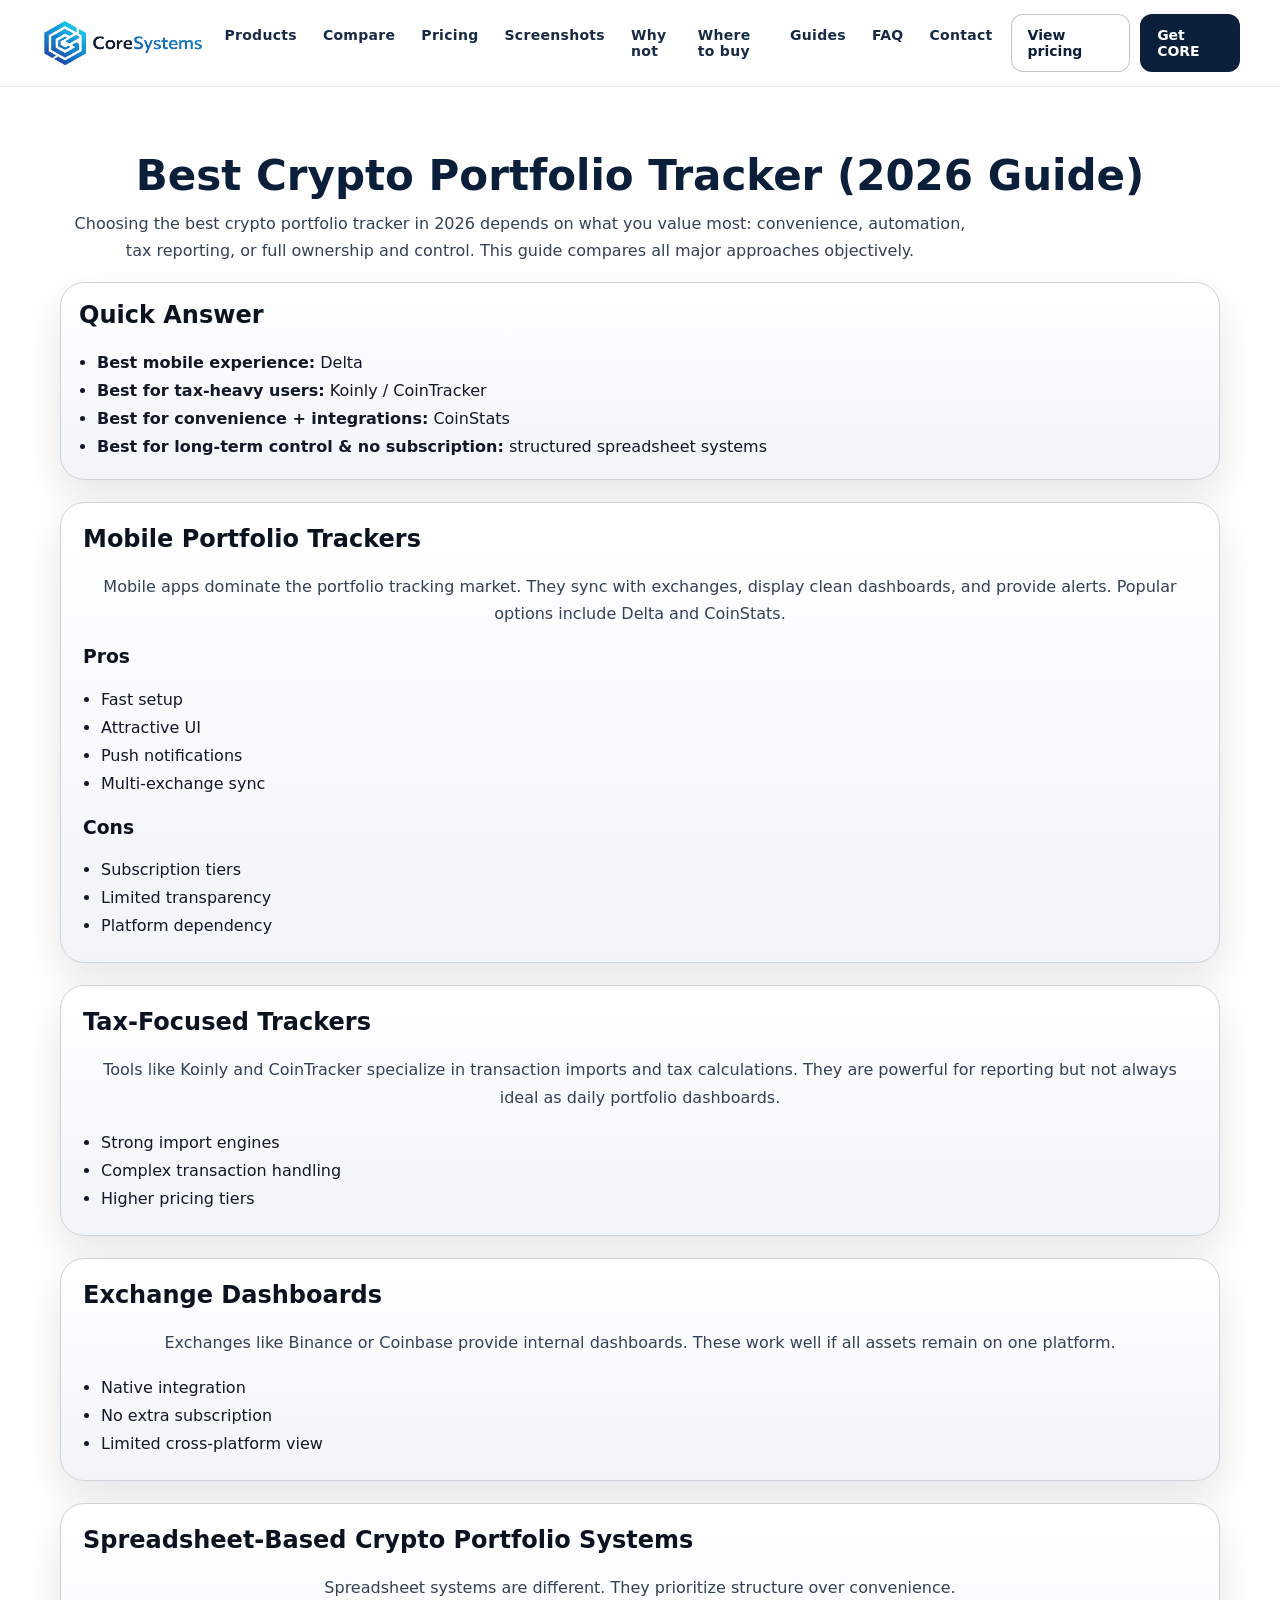
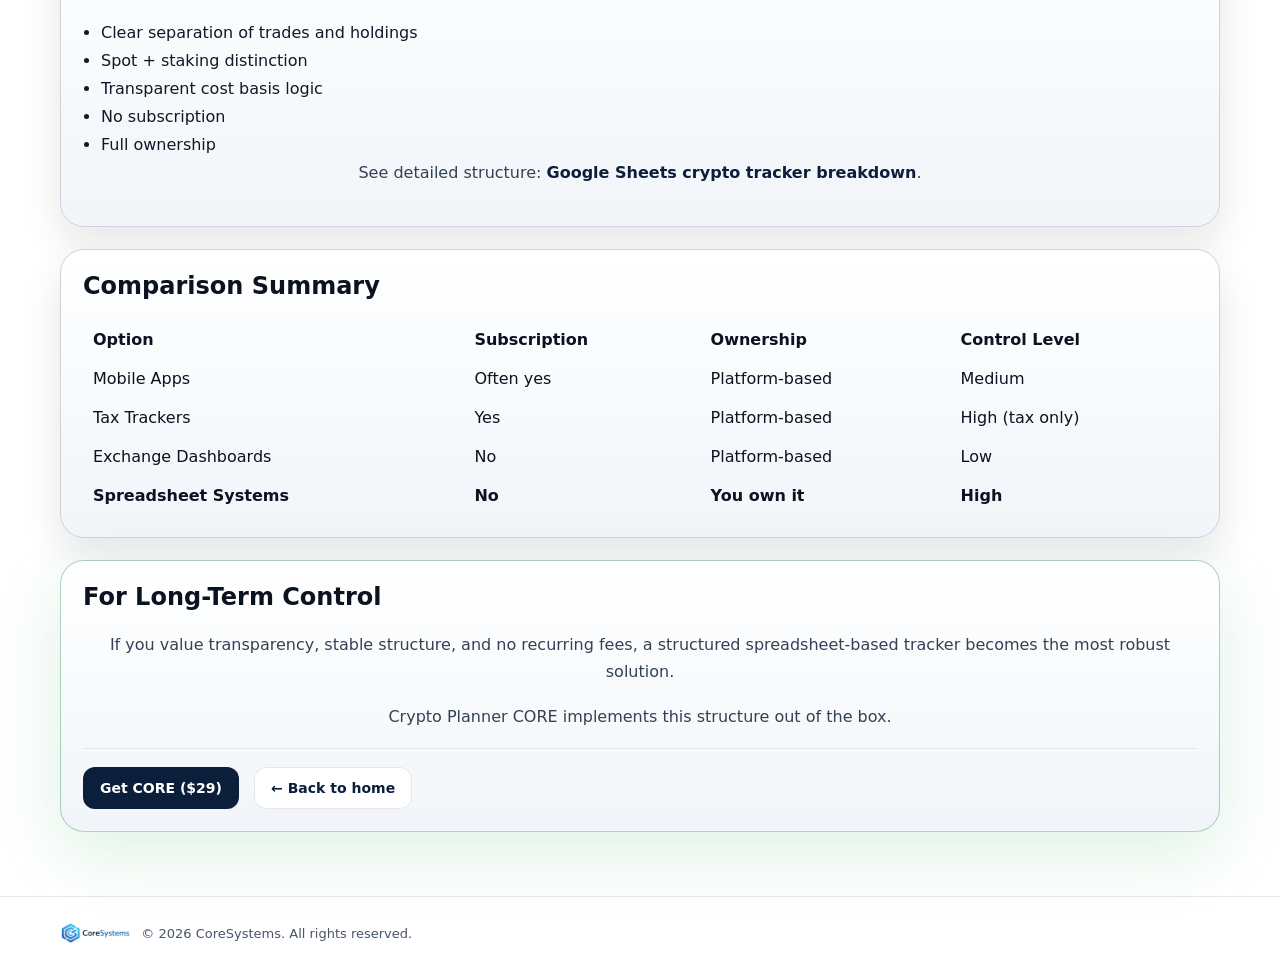
==== best-crypto-portfolio-tracker/index.html @ ecac7ed9 "Add files via upload" ====
<!doctype html>
<html lang="en">
<head>
<meta charset="utf-8"/>
<meta name="viewport" content="width=device-width, initial-scale=1"/>

<title>Best Crypto Portfolio Tracker (2026) — Apps vs Exchanges vs Sheets</title>
<meta name="description" content="Best crypto portfolio tracker in 2026. Compare Delta, CoinStats, Koinly, exchange dashboards and spreadsheet systems. Track spot + staking without subscriptions.">
<link rel="canonical" href="https://www.mycryptoplanner.com/best-crypto-portfolio-tracker/">

<link rel="icon" href="/favicon.ico" sizes="any">
<link rel="icon" type="image/png" sizes="32x32" href="/favicon.png">
<link rel="apple-touch-icon" sizes="180x180" href="/favicon.png">
<meta name="theme-color" content="#0b1f3a">

<link href="https://fonts.googleapis.com/css2?family=Cinzel:wght@600;700&family=Cormorant+Garamond:wght@600;700&display=swap" rel="stylesheet">
<link rel="stylesheet" href="/styles.css">
</head>

<body>

<header class="topbar">
  <div class="container topbar-inner">
    <a class="brand" href="/" aria-label="Home">
      <img src="/assets/coresystems.png" alt="CoreSystems logo">
    </a>

    <nav class="nav" aria-label="Main navigation">
      <a href="/#products">Products</a>
      <a href="/#compare">Compare</a>
      <a href="/#pricing">Pricing</a>
      <a href="/#screens">Screenshots</a>
      <a href="/#why">Why not</a>
      <a href="/#where">Where to buy</a>
      <a href="/#guides">Guides</a>
      <a href="/#faq">FAQ</a>
      <a href="/#contact">Contact</a>
    </nav>

    <div class="top-ctas">
      <a class="btn btn-ghost" href="/#pricing">View pricing</a>
      <a class="btn btn-primary" href="/#pricing">Get CORE</a>
    </div>
  </div>
</header>

<section class="section">
  <div class="container reveal">

    <h1 class="h2" style="font-size:42px;">Best Crypto Portfolio Tracker (2026 Guide)</h1>

    <p class="p" style="max-width:920px;">
      Choosing the best crypto portfolio tracker in 2026 depends on what you value most:
      convenience, automation, tax reporting, or full ownership and control.
      This guide compares all major approaches objectively.
    </p>

    <div class="boxframe" style="margin-top:18px;padding:18px;">
      <h2 style="margin-top:0;">Quick Answer</h2>
      <ul class="ul">
        <li><strong>Best mobile experience:</strong> Delta</li>
        <li><strong>Best for tax-heavy users:</strong> Koinly / CoinTracker</li>
        <li><strong>Best for convenience + integrations:</strong> CoinStats</li>
        <li><strong>Best for long-term control & no subscription:</strong> structured spreadsheet systems</li>
      </ul>
    </div>

    <div class="boxframe" style="margin-top:22px;padding:22px;">
      <h2 style="margin-top:0;">Mobile Portfolio Trackers</h2>
      <p class="p">
        Mobile apps dominate the portfolio tracking market. They sync with exchanges, display clean dashboards, and provide alerts.
        Popular options include Delta and CoinStats.
      </p>

      <h3>Pros</h3>
      <ul class="ul">
        <li>Fast setup</li>
        <li>Attractive UI</li>
        <li>Push notifications</li>
        <li>Multi-exchange sync</li>
      </ul>

      <h3>Cons</h3>
      <ul class="ul">
        <li>Subscription tiers</li>
        <li>Limited transparency</li>
        <li>Platform dependency</li>
      </ul>
    </div>

    <div class="boxframe" style="margin-top:22px;padding:22px;">
      <h2 style="margin-top:0;">Tax-Focused Trackers</h2>
      <p class="p">
        Tools like Koinly and CoinTracker specialize in transaction imports and tax calculations.
        They are powerful for reporting but not always ideal as daily portfolio dashboards.
      </p>
      <ul class="ul">
        <li>Strong import engines</li>
        <li>Complex transaction handling</li>
        <li>Higher pricing tiers</li>
      </ul>
    </div>

    <div class="boxframe" style="margin-top:22px;padding:22px;">
      <h2 style="margin-top:0;">Exchange Dashboards</h2>
      <p class="p">
        Exchanges like Binance or Coinbase provide internal dashboards. These work well if all assets remain on one platform.
      </p>
      <ul class="ul">
        <li>Native integration</li>
        <li>No extra subscription</li>
        <li>Limited cross-platform view</li>
      </ul>
    </div>

    <div class="boxframe" style="margin-top:22px;padding:22px;">
      <h2 style="margin-top:0;">Spreadsheet-Based Crypto Portfolio Systems</h2>
      <p class="p">Spreadsheet systems are different. They prioritize structure over convenience.</p>
      <ul class="ul">
        <li>Clear separation of trades and holdings</li>
        <li>Spot + staking distinction</li>
        <li>Transparent cost basis logic</li>
        <li>No subscription</li>
        <li>Full ownership</li>
      </ul>
      <p class="p">
        See detailed structure:
        <a href="/google-sheets-crypto-tracker/">Google Sheets crypto tracker breakdown</a>.
      </p>
    </div>

    <div class="boxframe" style="margin-top:22px;padding:22px;">
      <h2 style="margin-top:0;">Comparison Summary</h2>
      <div style="overflow:auto;">
        <table style="width:100%; border-collapse:collapse;">
          <tr>
            <th style="padding:10px;text-align:left;">Option</th>
            <th style="padding:10px;text-align:left;">Subscription</th>
            <th style="padding:10px;text-align:left;">Ownership</th>
            <th style="padding:10px;text-align:left;">Control Level</th>
          </tr>
          <tr>
            <td style="padding:10px;">Mobile Apps</td>
            <td style="padding:10px;">Often yes</td>
            <td style="padding:10px;">Platform-based</td>
            <td style="padding:10px;">Medium</td>
          </tr>
          <tr>
            <td style="padding:10px;">Tax Trackers</td>
            <td style="padding:10px;">Yes</td>
            <td style="padding:10px;">Platform-based</td>
            <td style="padding:10px;">High (tax only)</td>
          </tr>
          <tr>
            <td style="padding:10px;">Exchange Dashboards</td>
            <td style="padding:10px;">No</td>
            <td style="padding:10px;">Platform-based</td>
            <td style="padding:10px;">Low</td>
          </tr>
          <tr>
            <td style="padding:10px;"><strong>Spreadsheet Systems</strong></td>
            <td style="padding:10px;"><strong>No</strong></td>
            <td style="padding:10px;"><strong>You own it</strong></td>
            <td style="padding:10px;"><strong>High</strong></td>
          </tr>
        </table>
      </div>
    </div>

    <div class="boxframe boxframe-price" style="margin-top:22px;padding:22px;">
      <h2 style="margin-top:0;">For Long-Term Control</h2>
      <p class="p">
        If you value transparency, stable structure, and no recurring fees,
        a structured spreadsheet-based tracker becomes the most robust solution.
      </p>
      <p class="p">Crypto Planner CORE implements this structure out of the box.</p>
      <div class="hr"></div>
      <a class="btn btn-primary" href="/#pricing">Get CORE ($29)</a>
      <a class="btn btn-ghost" href="/" style="margin-left:10px;">← Back to home</a>
    </div>

  </div>
</section>

<footer class="footer">
  <div class="container footer-inner">
    <div style="display:flex; gap:10px; align-items:center;">
      <img src="/assets/coresystems.png" alt="CoreSystems">
      <div>© 2026 CoreSystems. All rights reserved.</div>
    </div>
  </div>
</footer>

<script>
/* Reveal on scroll (same behavior as homepage) */
(function(){
  const prefersReduced = window.matchMedia && window.matchMedia('(prefers-reduced-motion: reduce)').matches;
  const els = Array.from(document.querySelectorAll('.reveal'));
  if (prefersReduced){ els.forEach(el => el.classList.add('is-in')); return; }
  const io = new IntersectionObserver((entries)=>{
    entries.forEach(e=>{ if(e.isIntersecting){ e.target.classList.add('is-in'); io.unobserve(e.target); } });
  }, {threshold: 0.12});
  els.forEach(el=>io.observe(el));
})();
</script>

</body>
</html>
---- styles.css ----
:root{
  --navy:#0b1f3a;
  --navy2:#071628;
  --ink:#0b1220;
  --ink2:#111827;
  --muted:#334155;
  --line:#e5e7eb;
  --soft:#f8fafc;

  --silverA:#ffffff;
  --silverB:#f1f5f9;
  --silverC:#e2e8f0;
  --silverText:#2b3648;

  --available:#2dd4bf;
  --soon:#f59e0b;

  --green:#16a34a;

  --shadow: 0 18px 48px rgba(0,0,0,.12);
  --shadow2: 0 30px 90px rgba(0,0,0,.18);

  /* Frame styling (like your where cards) */
  --frameBorder: rgba(11,31,58,0.16);
  --frameGlowA: rgba(15,23,42,0.10);
  --frameGlowB: rgba(29,121,255,0.08);

  /* Pricing accent */
  --priceBorder: rgba(22,163,74,0.26);
  --priceGlow: rgba(22,163,74,0.14);

  /* Link colors (sitewide) */
  --link: #1fa2ff;
  --linkHover: #38cfff;

  /* “neutral” link (for top nav / contact-like) */
  --linkNeutral: #475569;
  --linkNeutralHover: #0b1f3a;
}

*{box-sizing:border-box}
html{scroll-behavior:smooth}
body{
  margin:0;
  font-family: ui-sans-serif, system-ui, -apple-system, Segoe UI, Roboto, Helvetica, Arial;
  background:#fff;
  color:var(--ink);
}
body.no-scroll{overflow:hidden;}

.container{max-width:1200px;margin:0 auto;padding:0 20px;}
.section{padding:64px 0;}
.section-tight{padding:44px 0;}

/* ===== GLOBAL LINKS — PREMIUM NAVY VERSION ===== */

a{
  color: var(--navy);
  text-decoration: none;
  font-weight: 600;
  transition: color .2s ease, opacity .2s ease;
}

a:visited{
  color: var(--navy);
}

a:hover{
  color: #081a31;           /* lekko ciemniejszy navy */
  text-decoration: underline;
  text-decoration-thickness: 2px;
  text-underline-offset: 3px;
}

/* topbar */
.topbar{
  position:sticky; top:0; z-index:60;
  background:rgba(255,255,255,.92);
  backdrop-filter: blur(10px);
  border-bottom:1px solid var(--line);
}
.topbar-inner{
  display:flex; align-items:center; justify-content:space-between;
  padding:14px 0; gap:18px;
}
.brand{display:flex; align-items:center; gap:12px; text-decoration:none;}
.brand img{height:56px; width:auto;}

.nav{display:flex; gap:26px; font-weight:750;}
/* TOP MENU FINAL — dark like Contact, NO BLUE */
.topbar .nav a{
  color: var(--linkNeutral);
  font-size:14px;
  font-weight:600;
  letter-spacing:0.3px;
  text-decoration:none;
  position:relative;
  padding:6px 0;
  opacity:.95;
}
.topbar .nav a:visited{ color: var(--linkNeutral); }
.topbar .nav a:hover{
  color: var(--linkNeutralHover);
  opacity:1;
  text-decoration:none;
}
.topbar .nav a::after{
  content:"";
  position:absolute;
  left:0; bottom:-6px;
  width:0%;
  height:2px;
  background: var(--linkNeutralHover);
  border-radius:2px;
  transition:width .18s ease;
}
.topbar .nav a:hover::after{width:100%}

.top-ctas{display:flex; gap:10px; align-items:center;}

/* buttons */
.btn{
  display:inline-flex; align-items:center; justify-content:center;
  padding:12px 16px;
  border-radius:12px;
  border:1px solid var(--line);
  font-weight:900;
  font-size:14px;
  text-decoration:none;
  cursor:pointer;
  transition: transform .15s ease, box-shadow .2s ease, background .2s ease, border-color .2s ease;
}
.btn:hover{transform: translateY(-1px); box-shadow: 0 10px 24px rgba(15,23,42,0.10);}
.btn-primary{background:var(--navy); color:#fff; border-color:transparent;}
.btn-primary:hover{background:#081a31;}
.btn-ghost{background:#fff; color:var(--navy); text-decoration:none;}
.btn-ghost:hover{text-decoration:none;}

.btn-etsy{
  background: linear-gradient(90deg,#f97316,#ea580c);
  border-color: transparent;
  color:#fff;
}
.btn-etsy:hover{background: linear-gradient(90deg,#ea580c,#c2410c);}

/* hero */
.hero{
  padding:46px 0 14px;
  text-align:center;
  background:
    radial-gradient(1200px 520px at 10% -10%, rgba(29,121,255,0.10), transparent 60%),
    radial-gradient(900px 450px at 90% 0%, rgba(11,31,58,0.10), transparent 55%);
}
.hero-logo{
  height:170px;
  filter: drop-shadow(0 16px 34px rgba(15,23,42,0.14));
}
.hero-gap{margin-bottom:60px}

/* product box */
.products-wrap{
  display:flex;
  justify-content:center;
  padding: 0 16px 42px;
}
.products-box{
  width:min(96vw, 1600px);
  background: linear-gradient(180deg, var(--silverA) 0%, var(--silverB) 55%, var(--silverC) 100%);
  border-radius:34px;
  padding: 54px 44px 44px;
  box-shadow: 0 24px 90px rgba(15,23,42,.14);
  border: 1px solid var(--line);
  position:relative;
  overflow:hidden;
}
.products-box::before{
  content:"";
  position:absolute; inset:-40%;
  background: radial-gradient(circle at 30% 20%, rgba(11,31,58,0.07), transparent 55%),
              radial-gradient(circle at 85% 5%, rgba(29,121,255,0.08), transparent 50%),
              radial-gradient(circle at 92% 88%, rgba(45,212,191,0.10), transparent 55%);
  opacity: 0.9;
  pointer-events:none;
  animation: floatGlow 10s ease-in-out infinite;
}
@keyframes floatGlow{
  0%,100%{transform: translate3d(0,0,0) scale(1);}
  50%{transform: translate3d(0,-14px,0) scale(1.02);}
}

.products-head{
  position:relative;
  display:flex;
  justify-content:center;
  text-align:center;
  margin-bottom: 30px;
}
.products-title{
  font-family: 'Cinzel', serif;
  font-size: 48px;
  line-height:1.12;
  letter-spacing: 0.02em;
  margin:0;
  color: var(--navy);
  text-shadow: 0 14px 40px rgba(15,23,42,0.10);
}

/* main grid */
.products-grid{
  position:relative;
  display:grid;
  grid-template-columns: repeat(4, 1fr);
  gap: 18px;
}
@media(max-width: 1180px){
  .products-grid{grid-template-columns: repeat(2, 1fr);}
}
@media(max-width: 760px){
  .products-grid{grid-template-columns: 1fr;}
  .products-box{padding: 38px 16px 30px;}
  .products-title{font-size: 34px;}
}

/* cards */
.card{
  background:#fff;
  border-radius:26px;
  overflow:hidden;
  box-shadow: var(--shadow);
  position:relative;
  transform-style: preserve-3d;
  transition: transform .22s ease, box-shadow .22s ease;
}
.card:hover{box-shadow: var(--shadow2);}
.card::after{
  content:"";
  position:absolute; inset:-40%;
  background: radial-gradient(circle at var(--mx, 50%) var(--my, 30%), rgba(255,255,255,0.30), transparent 45%);
  opacity:0;
  transition: opacity .25s ease;
  pointer-events:none;
}
.card:hover::after{opacity:1;}

.badge{
  position:absolute;
  top:16px; right:16px;
  padding:8px 14px;
  border-radius:999px;
  font-size:12px;
  font-weight:1000;
  letter-spacing:.02em;
  z-index:3;
}
.badge.available{
  background: rgba(45,212,191,.18);
  border:1px solid rgba(45,212,191,.55);
  color:#0f766e;
}
.badge.soon{
  background: rgba(245,158,11,.18);
  border:1px solid rgba(245,158,11,.55);
  color:#92400e;
}

.card-header{padding: 56px 20px 10px;}
.card-title{
  font-size:20px;
  font-weight:1100;
  color: var(--navy);
  margin:0;
}
.card-meta{
  margin-top:6px;
  font-size:13px;
  font-weight:900;
  color: var(--ink2);
  opacity:.9;
}
.card-body{padding: 0 20px 20px;}

.prod-logo{
  width:100%;
  height:auto;
  display:block;
  border-radius:16px;
  border:1px solid var(--line);
  background:#fff;
  margin: 8px 0 12px;
}

.dashlist{
  margin: 0;
  padding: 0;
  list-style:none;
  text-align:left;
  color: var(--ink2);
  font-size:14px;
  line-height:1.7;
  font-weight:500;
}
.dashlist li{
  position:relative;
  padding-left:14px;
  margin: 6px 0;
}
.dashlist li::before{
  content:"–";
  position:absolute;
  left:0;
  top:0;
  color: #64748b;
  font-weight:900;
}
.card-actions{margin-top:14px; display:flex; gap:10px; flex-wrap:wrap;}

/* headings */
.h2{
  font-size:32px;
  margin:0 0 10px;
  color:var(--navy);
  text-align:center;
}
.p{
  margin:0 0 18px;
  color:var(--muted);
  text-align:center;
  line-height:1.7;
}

/* compare table */
.compare{
  width:100%;
  border-collapse:separate;
  border-spacing:0;
  border:1px solid var(--line);
  border-radius:18px;
  overflow:hidden;
  box-shadow: 0 12px 30px rgba(15,23,42,0.08);
  background:#fff;
}
.compare th, .compare td{
  padding:14px 14px;
  border-bottom:1px solid var(--line);
  vertical-align:top;
  font-size:14px;
}
.compare th{
  background: var(--soft);
  color: var(--navy);
  font-weight:1100;
}
.compare tr:last-child td{border-bottom:none;}
.compare td.feature{color: var(--silverText); font-weight:900;}
.compare td.tu{color:#0f172a; font-weight:1100;}
.compare td.tusub{color: var(--silverText); font-weight:950;}
.yes{color:#0a7a2f; font-weight:1100;}
.no{color:#b42318; font-weight:1100;}
.planned{color:#92400e; font-weight:1100;}

/* ===== Unified frame (like Where to buy) ===== */
.boxframe{
  border:1px solid var(--line);
  border-radius:24px;
  background: linear-gradient(180deg, var(--silverA), var(--silverB));
  box-shadow: 0 18px 40px rgba(15,23,42,0.10);
  position:relative;
}
.boxframe::after{
  content:"";
  position:absolute;
  inset:-1px;
  border-radius:24px;
  pointer-events:none;
  border: 1px solid rgba(11,31,58,0.10);
}
.boxframe:hover{
  box-shadow: 0 26px 70px rgba(15,23,42,0.18);
}

/* pricing */
.core-logo-wrap{
  display:flex;
  justify-content:center;
  margin:28px 0 40px 0;
}
.core-logo-big{
  width:360px;
  max-width:90%;
  height:auto;
  filter: drop-shadow(0 16px 40px rgba(15,23,42,0.16));
}

.pricing-grid{
  display:grid;
  grid-template-columns: 1.1fr 0.9fr;
  gap: 18px;
  align-items:stretch;
  margin-top: 16px;
}
@media(max-width: 980px){ .pricing-grid{grid-template-columns:1fr;} }

.pricebox{
  padding:22px;
}

.boxframe-price{
  background: linear-gradient(180deg, rgba(255,255,255,1), rgba(241,245,249,1));
  border: 1px solid var(--priceBorder);
  box-shadow: 0 22px 70px var(--priceGlow);
}

.pricebox h3{
  margin:0;
  color:var(--navy);
  font-size:19px;
  font-weight:1100;
}

.price-row{
  display:flex;
  align-items:baseline;
  gap:10px;
  margin:12px 0 6px;
  flex-wrap:wrap;
}

.price{
  font-size:64px;
  font-weight:1200;
  color:var(--navy);
  letter-spacing:-0.02em;
  text-shadow: 0 18px 40px rgba(15,23,42,0.10);
}

.one-time-pill{
  display:inline-flex;
  align-items:center;
  justify-content:center;
  padding:8px 12px;
  border-radius:999px;
  font-size:13px;
  font-weight:1000;
  letter-spacing:.02em;
  color:#0f766e;
  background: rgba(45,212,191,.18);
  border:1px solid rgba(45,212,191,.55);
}

.ul{margin:10px 0 0; padding-left:18px; color:var(--ink2); font-weight:500; line-height:1.75;}
.hr{border:none;border-top:1px solid var(--line); margin:18px 0;}

.promo-note{
  display:inline-block;
  padding:10px 22px;
  border-radius:30px;
  font-weight:800;
  font-size:15px;
  letter-spacing:.02em;
  background:linear-gradient(90deg,#22c55e,#16a34a);
  color:#fff;
  box-shadow:0 14px 34px rgba(34,197,94,0.32);
  border: 1px solid rgba(255,255,255,0.35);
}

.pricing-actions{
  display:flex;
  gap:12px;
  flex-wrap:wrap;
  justify-content:flex-start;
}

/* disclaimer */
.disclaimer{
  margin-top: 10px;
  padding: 12px 14px;
  border-radius: 14px;
  background: linear-gradient(180deg, rgba(11,31,58,0.06), rgba(11,31,58,0.03));
  border: 1px dashed rgba(11,31,58,0.18);
  color: var(--navy);
  font-weight:650;
  line-height:1.7;
}

/* screenshots (NO zoom here — gallery handles it) */
.screens{
  display:grid;
  grid-template-columns: repeat(4, 1fr);
  gap: 14px;
  margin-top: 18px;
}
@media(max-width: 1180px){ .screens{grid-template-columns: repeat(2, 1fr);} }
@media(max-width: 760px){ .screens{grid-template-columns: 1fr;} }

.sshot{
  overflow:hidden;
  text-align:left;
}
.sshot-btn{
  width:100%;
  border:none;
  padding:0;
  cursor:pointer;
  background:transparent;
  transition: transform .18s ease, box-shadow .18s ease;
}
.sshot-btn:hover{
  transform: translateY(-4px);
}

.sshot img{
  width:100%;
  height: 190px;
  object-fit: cover;
  object-position: top;
  display:block;
}
.sshot .cap{
  padding:10px 12px;
  color:var(--ink2);
  font-weight:650;
  font-size:13px;
}

/* Why not */
.why-hero{text-align:center;}
.why-lede{
  display:inline-block;
  margin-top:6px;
  color: var(--green);
  font-weight:1100;
}
.why-grid{
  margin-top:18px;
  display:grid;
  grid-template-columns: repeat(3, 1fr);
  gap:14px;
}
@media(max-width: 980px){ .why-grid{grid-template-columns:1fr;} }
.why-card{ padding:18px; }
.why-card h3{
  margin:0 0 8px;
  color:var(--navy);
  font-size:16px;
  font-weight:1100;
}
.why-card p{
  margin:0;
  color: var(--navy);
  line-height:1.7;
  font-weight:400;
}

/* WHERE TO BUY */
.where-grid{
  margin-top:24px;
  display:grid;
  grid-template-columns: repeat(2, 1fr);
  gap:22px;
}
@media(max-width: 980px){ .where-grid{grid-template-columns:1fr;} }
.where-card{
  padding:36px 20px;
  display:flex;
  flex-direction:column;
  align-items:center;
  justify-content:center;
  gap:18px;
  text-align:center;
  transition: transform .2s ease, box-shadow .2s ease;
}
.where-card:hover{
  transform: translateY(-4px);
  box-shadow: 0 26px 70px rgba(15,23,42,0.18);
}
.where-card img{
  width:170px;
  height:auto;
  display:block;
  border-radius:18px;
  background:#fff;
  padding:18px;
  border:1px solid var(--line);
  box-shadow: 0 12px 30px rgba(15,23,42,0.08);
}
.where-card h3{
  margin:0;
  font-size:18px;
  font-weight:1100;
  color:var(--navy);
  letter-spacing:.02em;
}

/* FAQ */
.faq{
  max-width: 980px;
  margin: 18px auto 0;
  display:grid;
  gap:10px;
}
.faq-item{ overflow:hidden; }
.faq-q{
  width:100%;
  text-align:left;
  background:#fff;
  border:none;
  padding:16px 18px;
  font-weight:1100;
  color:var(--navy);
  display:flex;
  justify-content:space-between;
  align-items:center;
  cursor:pointer;
}
.faq-a{
  padding:0 18px 16px;
  color:var(--ink2);
  font-weight:500;
  line-height:1.7;
  display:none;
}
.faq-item[data-open="1"] .faq-a{display:block;}
.chev{
  width:10px; height:10px;
  border-right:2px solid var(--navy);
  border-bottom:2px solid var(--navy);
  transform: rotate(45deg);
  transition: transform .18s ease;
}
.faq-item[data-open="1"] .chev{transform: rotate(-135deg);}

/* CONTACT */
.contact-grid{
  margin-top:18px;
  display:grid;
  grid-template-columns: repeat(2, 1fr);
  gap:14px;
}
@media(max-width: 980px){ .contact-grid{grid-template-columns:1fr;} }

.contact-card{ padding:20px; }
.contact-card h3{
  margin:0 0 8px;
  color:var(--navy);
  font-size:18px;
  font-weight:1100;
}
.contact-card p{
  margin:0 0 14px;
  color:var(--muted);
  line-height:1.7;
  font-weight:500;
}
.hidden{display:none;}

.contact-form{display:block;}
.f-label{
  display:block;
  font-weight:900;
  color:var(--navy);
  margin:10px 0 8px;
}
.f-input{
  width:100%;
  border:1px solid var(--line);
  border-radius:14px;
  padding:12px 12px;
  font: inherit;
  color: var(--ink2);
  background:#fff;
  outline:none;
  transition: box-shadow .15s ease, border-color .15s ease;
}
.f-input:focus{
  border-color: rgba(29,121,255,0.35);
  box-shadow: 0 0 0 4px rgba(29,121,255,0.14);
}

.contact-actions{display:flex; gap:10px; flex-wrap:wrap; margin-top:14px;}
.contact-note{
  margin-top:12px;
  color:#475569;
  font-size:13px;
  font-weight:700;
}

/* footer */
.footer{
  border-top:1px solid var(--line);
  padding:24px 0;
  color:#475569;
  font-size:13px;
}
.footer-inner{
  display:flex;
  align-items:center;
  justify-content:space-between;
  gap:12px;
  flex-wrap:wrap;
}
.footer img{height:24px}
.footer-links{display:flex; gap:14px; align-items:center;}
.footer a{
  color:#475569;
  text-decoration:none;
  position:relative;
  padding:6px 0;
  font-weight:750;
}
.footer a:visited{ color:#475569; }
.footer a:hover{opacity:1; color:#0b1f3a; text-decoration:none;}
.footer a::after{
  content:"";
  position:absolute;
  left:0; bottom:-6px;
  width:0%;
  height:2px;
  background:rgba(71,85,105,0.95);
  border-radius:2px;
  transition:width .18s ease;
}
.footer a:hover::after{width:100%}

/* reveal */
.reveal{opacity:0; transform: translateY(14px); transition: opacity .55s ease, transform .55s ease;}
.reveal.is-in{opacity:1; transform: translateY(0);}

/* reduced motion */
@media (prefers-reduced-motion: reduce){
  *{animation:none !important; transition:none !important; scroll-behavior:auto !important;}
  .reveal{opacity:1; transform:none;}
}

/* ===== Gallery overlay (lightbox) ===== */
.gallery{
  position:fixed;
  inset:0;
  z-index:200;
  display:none;
}
.gallery.open{display:block;}

.gallery-backdrop{
  position:absolute;
  inset:0;
  background: rgba(7,22,40,0.70);
  backdrop-filter: blur(6px);
}

.gallery-panel{
  position:absolute;
  left:50%;
  top:50%;
  transform: translate(-50%, -50%);
  width: min(1100px, 92vw);
  max-height: 86vh;
  border-radius: 22px;
  background: #0b1220;
  border: 1px solid rgba(255,255,255,0.10);
  box-shadow: 0 40px 160px rgba(0,0,0,0.45);
  overflow:hidden;
}

.gallery-close{
  position:absolute;
  top:12px;
  right:12px;
  width:42px;
  height:42px;
  border-radius:12px;
  border:1px solid rgba(255,255,255,0.14);
  background: rgba(255,255,255,0.08);
  color:#fff;
  font-size:18px;
  cursor:pointer;
}

.gallery-body{
  display:grid;
  grid-template-columns: 64px 1fr 64px;
  align-items:center;
  gap:0;
  padding: 54px 14px 16px;
}

.gallery-nav{
  width:46px;
  height:46px;
  border-radius:14px;
  border:1px solid rgba(255,255,255,0.14);
  background: rgba(255,255,255,0.08);
  color:#fff;
  font-size:34px;
  cursor:pointer;
  justify-self:center;
  display:flex;
  align-items:center;
  justify-content:center;
  transition: transform .12s ease, background .12s ease;
}
.gallery-nav:hover{
  transform: translateY(-1px);
  background: rgba(255,255,255,0.12);
}
.gallery-figure{
  margin:0;
  text-align:center;
  display:flex;
  flex-direction:column;
  gap:12px;
  align-items:center;
}
#galleryImg{
  width:100%;
  height:auto;
  max-height: 64vh;
  object-fit: contain;
  border-radius: 14px;
  border:1px solid rgba(255,255,255,0.10);
  background: rgba(255,255,255,0.04);
}
#galleryCap{
  color: rgba(255,255,255,0.88);
  font-weight:700;
  font-size:13px;
  line-height:1.5;
  max-width: 92%;
}
@media(max-width: 760px){
  .gallery-body{grid-template-columns: 44px 1fr 44px;}
  .gallery-nav{width:38px;height:38px;font-size:28px;border-radius:12px;}
  #galleryImg{max-height: 60vh;}
}
/* ===== TOP BAR FINAL COLORS ===== */

/* MENU LINKS */
.topbar .nav a {
  color: #0b1f3a !important;   /* granat */
  font-weight: 600;
}

.topbar .nav a:visited {
  color: #0b1f3a !important;
}

.topbar .nav a:hover {
  color: #071628 !important;   /* ciemniejszy granat */
}

/* VIEW PRICING BUTTON (ghost) */
.topbar .btn-ghost {
  color: #0b1f3a !important;   /* granatowy tekst */
  border-color: rgba(11,31,58,0.25);
  background: #ffffff;
}

.topbar .btn-ghost:hover {
  background: #f1f5f9;
  color: #071628 !important;
}

/* GET CORE BUTTON */
.topbar .btn-primary {
  color: #ffffff !important;   /* biały tekst */
  background: #0b1f3a;
}

.topbar .btn-primary:hover {
  background: #071628;
}
/* ===== GUIDES & LEARN LINKS — NAVY ONLY ===== */

/* Guides & Comparisons buttons/links */
.section-guides a,
.section-learn a {
  color: #0b1f3a !important;      /* granat */
  font-weight: 600;
  text-decoration: none;
}

/* Hover */
.section-guides a:hover,
.section-learn a:hover {
  color: #071628 !important;      /* ciemniejszy granat */
  text-decoration: underline;
  text-decoration-thickness: 2px;
  text-underline-offset: 3px;
}
/* =========================
   OVERRIDE: no blue links in Guides + Learn
   Paste THIS at the very end of styles.css
   ========================= */

/* Guides & Comparisons — all CTA buttons/links must stay NAVY (no blue on hover) */
.links-grid a,
.links-grid a:visited,
.links-grid a:hover,
.links-grid a:focus,
.links-grid a:active,
.link-card a,
.link-card a:visited,
.link-card a:hover,
.link-card a:focus,
.link-card a:active,
.link-list a,
.link-list a:visited,
.link-list a:hover,
.link-list a:focus,
.link-list a:active{
  color: var(--navy) !important;
}

/* If those CTAs use button-like classes */
.links-grid .btn,
.links-grid .btn:hover,
.links-grid .btn:focus,
.links-grid .btn:active,
.links-grid .link-pill,
.links-grid .link-pill:hover,
.links-grid .link-pill:focus,
.links-grid .link-pill:active{
  color: var(--navy) !important;
}

/* Learn section — force all links NAVY (top paragraph + bottom CTAs like “ask a question / get CORE / See CORE pricing”) */
#learn a,
#learn a:visited,
#learn a:hover,
#learn a:focus,
#learn a:active,
.learn a,
.learn a:visited,
.learn a:hover,
.learn a:focus,
.learn a:active,
.learn-section a,
.learn-section a:visited,
.learn-section a:hover,
.learn-section a:focus,
.learn-section a:active{
  color: var(--navy) !important;
}

/* Keep underline behavior consistent (optional; removes weird “link-blue” feel) */
.links-grid a:hover,
.link-card a:hover,
#learn a:hover,
.learn a:hover,
.learn-section a:hover{
  text-decoration: underline;
  text-underline-offset: 3px;
}
/* =========================
   OVERRIDE: no blue links in Guides + Learn
   Paste THIS at the very end of styles.css
   ========================= */

/* Guides & Comparisons — all CTA buttons/links must stay NAVY (no blue on hover) */
.links-grid a,
.links-grid a:visited,
.links-grid a:hover,
.links-grid a:focus,
.links-grid a:active,
.link-card a,
.link-card a:visited,
.link-card a:hover,
.link-card a:focus,
.link-card a:active,
.link-list a,
.link-list a:visited,
.link-list a:hover,
.link-list a:focus,
.link-list a:active{
  color: var(--navy) !important;
}

/* If those CTAs use button-like classes */
.links-grid .btn,
.links-grid .btn:hover,
.links-grid .btn:focus,
.links-grid .btn:active,
.links-grid .link-pill,
.links-grid .link-pill:hover,
.links-grid .link-pill:focus,
.links-grid .link-pill:active{
  color: var(--navy) !important;
}

/* Learn section — force all links NAVY (top paragraph + bottom CTAs like “ask a question / get CORE / See CORE pricing”) */
#learn a,
#learn a:visited,
#learn a:hover,
#learn a:focus,
#learn a:active,
.learn a,
.learn a:visited,
.learn a:hover,
.learn a:focus,
.learn a:active,
.learn-section a,
.learn-section a:visited,
.learn-section a:hover,
.learn-section a:focus,
.learn-section a:active{
  color: var(--navy) !important;
}

/* Keep underline behavior consistent (optional; removes weird “link-blue” feel) */
.links-grid a:hover,
.link-card a:hover,
#learn a:hover,
.learn a:hover,
.learn-section a:hover{
  text-decoration: underline;
  text-underline-offset: 3px;
}
/* ===== Reveal compatibility patch (paste at very end) ===== */
.reveal{ opacity:0; transform: translateY(10px); transition: opacity .5s ease, transform .5s ease; }
.reveal.is-in,
.reveal.show{ opacity:1; transform: translateY(0); }
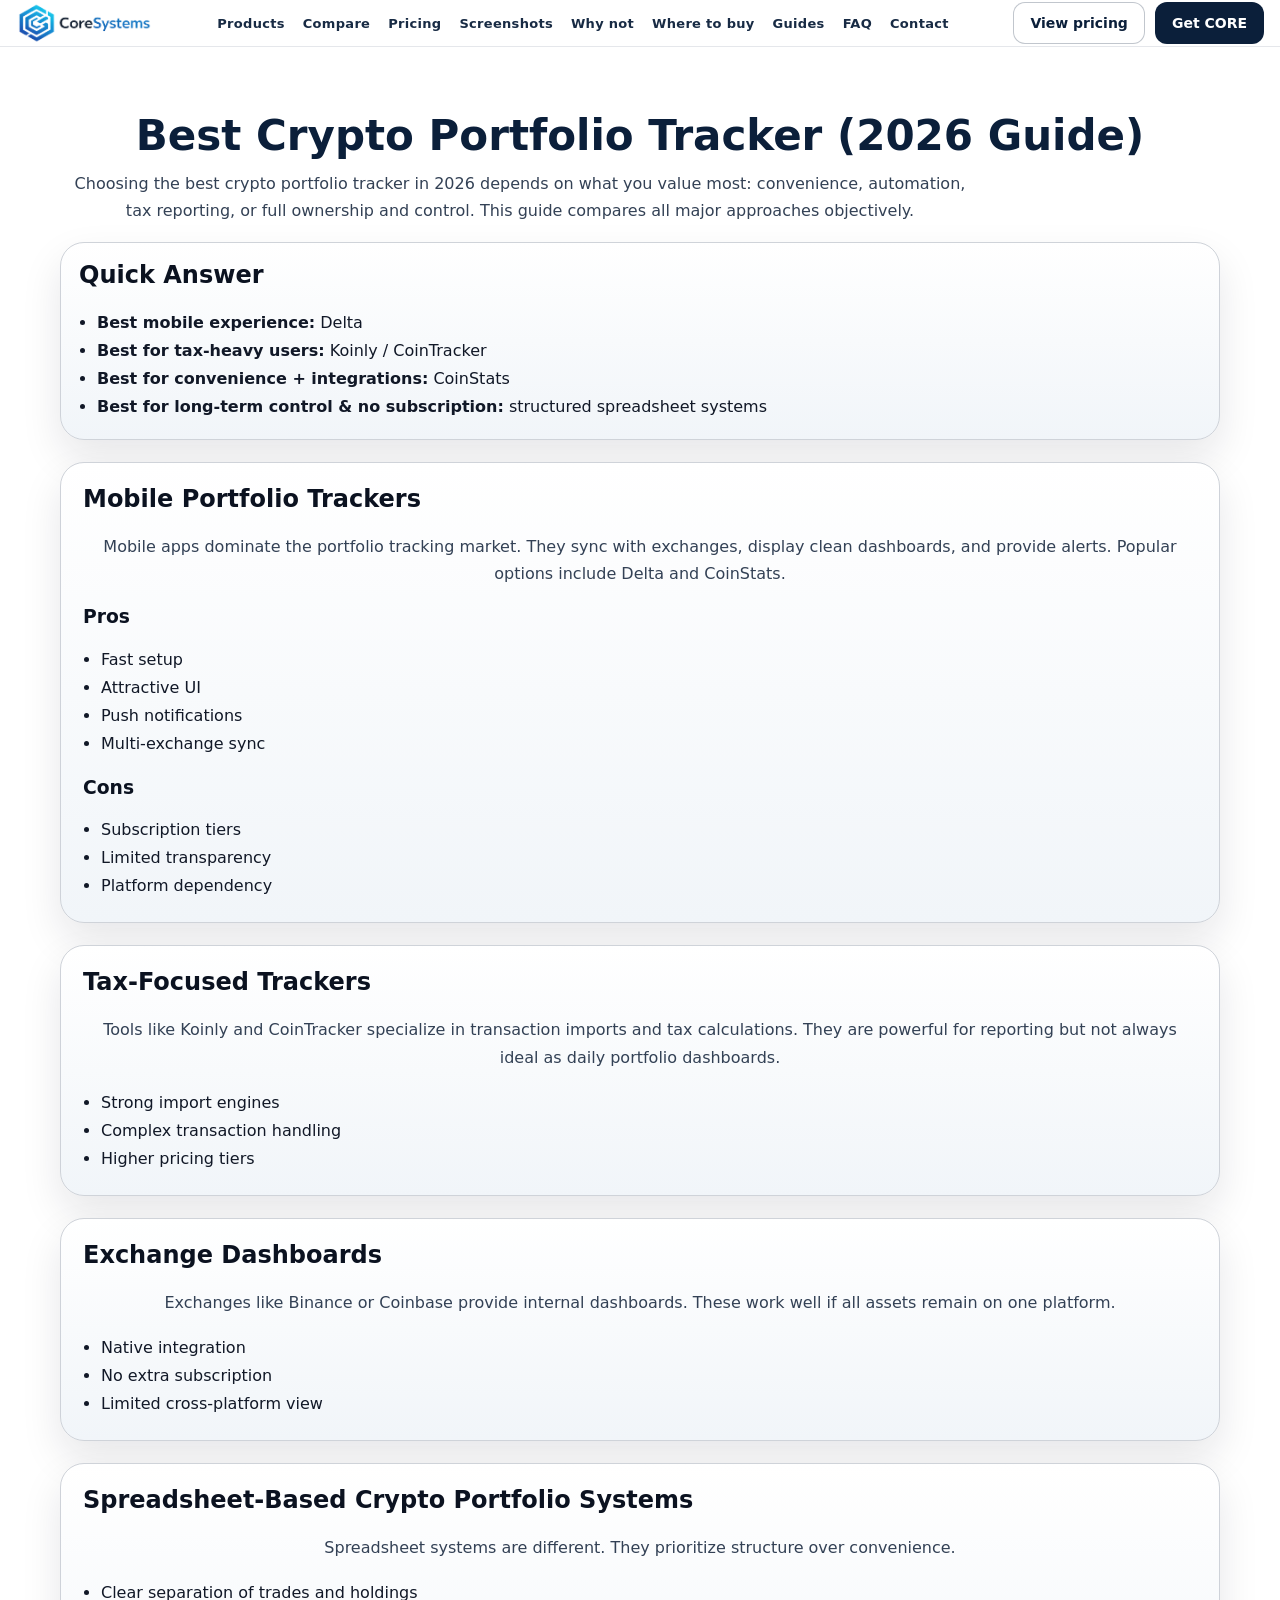
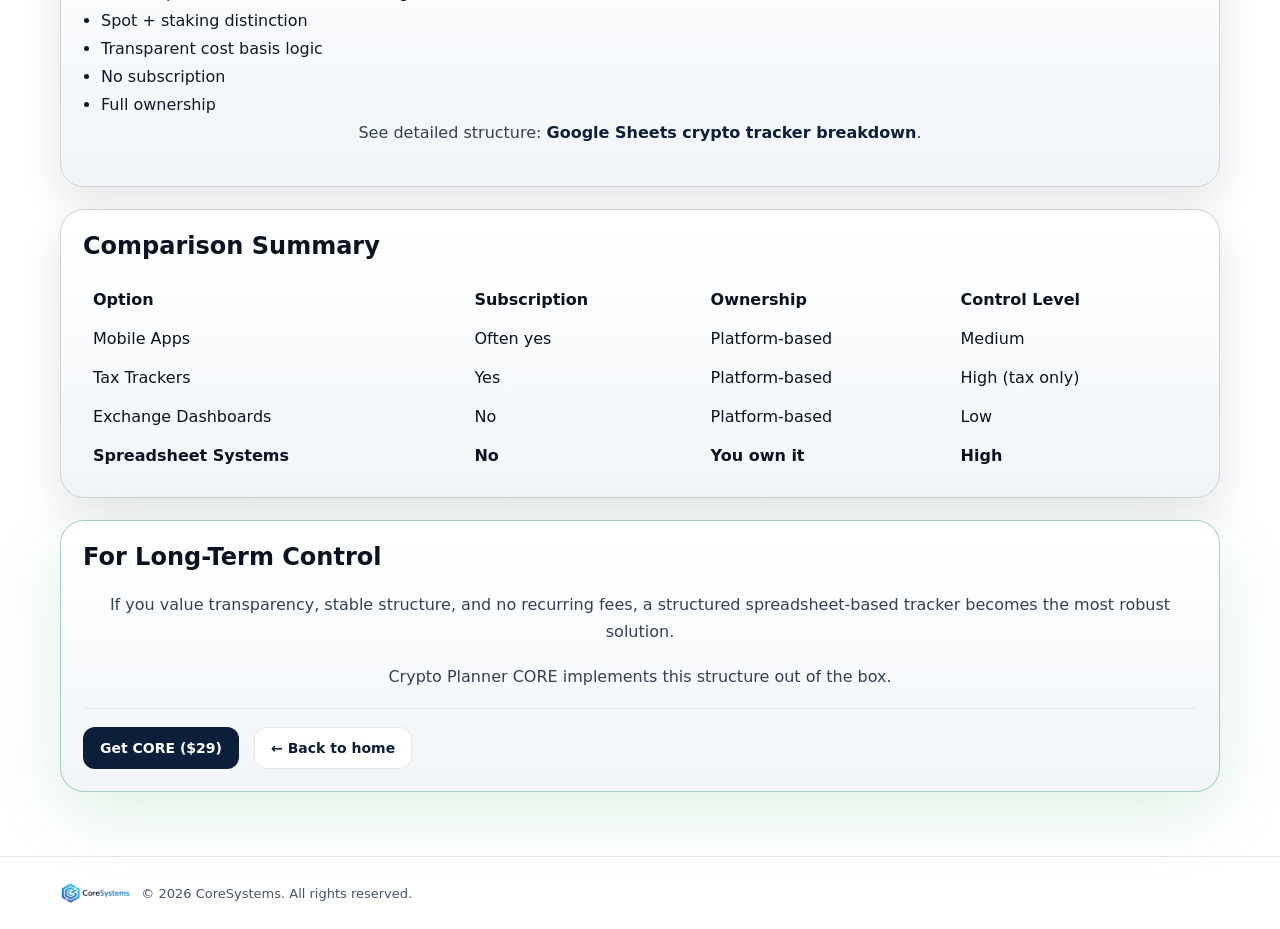
==== commit 714f182a: "Update stylesheet link with versioning" ====
--- a/best-crypto-portfolio-tracker/index.html
+++ b/best-crypto-portfolio-tracker/index.html
@@ -14,7 +14,7 @@
 <meta name="theme-color" content="#0b1f3a">
 
 <link href="https://fonts.googleapis.com/css2?family=Cinzel:wght@600;700&family=Cormorant+Garamond:wght@600;700&display=swap" rel="stylesheet">
-<link rel="stylesheet" href="/styles.css">
+<link rel="stylesheet" href="/styles.css?v=20260304a">
 </head>
 
 <body>
--- a/styles.css
+++ b/styles.css
@@ -128,12 +128,36 @@
   font-size:14px;
   text-decoration:none;
   cursor:pointer;
-  transition: transform .15s ease, box-shadow .2s ease, background .2s ease, border-color .2s ease;
+  transition: transform .15s ease, box-shadow .2s ease, background .2s ease, border-color .2s ease, color .2s ease;
+}
+/* IMPORTANT: stop global link hover/visited from changing button text */
+.btn,
+.btn:visited,
+.btn:hover,
+.btn:active{
+  text-decoration:none !important;
 }
 .btn:hover{transform: translateY(-1px); box-shadow: 0 10px 24px rgba(15,23,42,0.10);}
-.btn-primary{background:var(--navy); color:#fff; border-color:transparent;}
+
+.btn-primary{
+  background:var(--navy);
+  border-color:transparent;
+}
+/* IMPORTANT: white text always for primary CTA (normal/visited/hover/active) */
+.btn-primary,
+.btn-primary:visited,
+.btn-primary:hover,
+.btn-primary:active{
+  color:#fff !important;
+  text-decoration:none !important;
+}
 .btn-primary:hover{background:#081a31;}
-.btn-ghost{background:#fff; color:var(--navy); text-decoration:none;}
+
+.btn-ghost{
+  background:#fff;
+  color:var(--navy);
+  text-decoration:none;
+}
 .btn-ghost:hover{text-decoration:none;}
 
 .btn-etsy{
@@ -721,9 +745,20 @@
 }
 .footer a:hover::after{width:100%}
 
-/* reveal */
-.reveal{opacity:0; transform: translateY(14px); transition: opacity .55s ease, transform .55s ease;}
-.reveal.is-in{opacity:1; transform: translateY(0);}
+/* ===== Reveal (compatibility-safe) ===== */
+/* Default visible to prevent blank pages if JS missing */
+.reveal{opacity:1; transform:none;}
+/* Only animate/hide when JS explicitly enables it */
+html.js .reveal{
+  opacity:0;
+  transform: translateY(14px);
+  transition: opacity .55s ease, transform .55s ease;
+}
+html.js .reveal.is-in,
+html.js .reveal.show{
+  opacity:1;
+  transform: translateY(0);
+}
 
 /* reduced motion */
 @media (prefers-reduced-motion: reduce){
@@ -831,6 +866,7 @@
   .gallery-nav{width:38px;height:38px;font-size:28px;border-radius:12px;}
   #galleryImg{max-height: 60vh;}
 }
+
 /* ===== TOP BAR FINAL COLORS ===== */
 
 /* MENU LINKS */
@@ -868,153 +904,62 @@
 .topbar .btn-primary:hover {
   background: #071628;
 }
+
 /* ===== GUIDES & LEARN LINKS — NAVY ONLY ===== */
-
-/* Guides & Comparisons buttons/links */
-.section-guides a,
-.section-learn a {
-  color: #0b1f3a !important;      /* granat */
+/* (only for normal text links; buttons keep their own colors via .btn rules above) */
+
+.section-guides a:not(.btn),
+.section-learn a:not(.btn),
+.links-grid a:not(.btn),
+.link-card a:not(.btn),
+.link-list a:not(.btn),
+#learn a:not(.btn),
+.learn a:not(.btn),
+.learn-section a:not(.btn){
+  color: var(--navy) !important;
   font-weight: 600;
   text-decoration: none;
 }
 
-/* Hover */
-.section-guides a:hover,
-.section-learn a:hover {
-  color: #071628 !important;      /* ciemniejszy granat */
+.section-guides a:not(.btn):hover,
+.section-learn a:not(.btn):hover,
+.links-grid a:not(.btn):hover,
+.link-card a:not(.btn):hover,
+.link-list a:not(.btn):hover,
+#learn a:not(.btn):hover,
+.learn a:not(.btn):hover,
+.learn-section a:not(.btn):hover{
+  color: var(--navy2) !important;
   text-decoration: underline;
   text-decoration-thickness: 2px;
   text-underline-offset: 3px;
 }
-/* =========================
-   OVERRIDE: no blue links in Guides + Learn
-   Paste THIS at the very end of styles.css
-   ========================= */
-
-/* Guides & Comparisons — all CTA buttons/links must stay NAVY (no blue on hover) */
-.links-grid a,
-.links-grid a:visited,
-.links-grid a:hover,
-.links-grid a:focus,
-.links-grid a:active,
-.link-card a,
-.link-card a:visited,
-.link-card a:hover,
-.link-card a:focus,
-.link-card a:active,
-.link-list a,
-.link-list a:visited,
-.link-list a:hover,
-.link-list a:focus,
-.link-list a:active{
-  color: var(--navy) !important;
-}
-
-/* If those CTAs use button-like classes */
-.links-grid .btn,
-.links-grid .btn:hover,
-.links-grid .btn:focus,
-.links-grid .btn:active,
-.links-grid .link-pill,
-.links-grid .link-pill:hover,
-.links-grid .link-pill:focus,
-.links-grid .link-pill:active{
-  color: var(--navy) !important;
-}
-
-/* Learn section — force all links NAVY (top paragraph + bottom CTAs like “ask a question / get CORE / See CORE pricing”) */
-#learn a,
-#learn a:visited,
-#learn a:hover,
-#learn a:focus,
-#learn a:active,
-.learn a,
-.learn a:visited,
-.learn a:hover,
-.learn a:focus,
-.learn a:active,
-.learn-section a,
-.learn-section a:visited,
-.learn-section a:hover,
-.learn-section a:focus,
-.learn-section a:active{
-  color: var(--navy) !important;
-}
-
-/* Keep underline behavior consistent (optional; removes weird “link-blue” feel) */
-.links-grid a:hover,
-.link-card a:hover,
-#learn a:hover,
-.learn a:hover,
-.learn-section a:hover{
-  text-decoration: underline;
-  text-underline-offset: 3px;
-}
-/* =========================
-   OVERRIDE: no blue links in Guides + Learn
-   Paste THIS at the very end of styles.css
-   ========================= */
-
-/* Guides & Comparisons — all CTA buttons/links must stay NAVY (no blue on hover) */
-.links-grid a,
-.links-grid a:visited,
-.links-grid a:hover,
-.links-grid a:focus,
-.links-grid a:active,
-.link-card a,
-.link-card a:visited,
-.link-card a:hover,
-.link-card a:focus,
-.link-card a:active,
-.link-list a,
-.link-list a:visited,
-.link-list a:hover,
-.link-list a:focus,
-.link-list a:active{
-  color: var(--navy) !important;
-}
-
-/* If those CTAs use button-like classes */
-.links-grid .btn,
-.links-grid .btn:hover,
-.links-grid .btn:focus,
-.links-grid .btn:active,
-.links-grid .link-pill,
-.links-grid .link-pill:hover,
-.links-grid .link-pill:focus,
-.links-grid .link-pill:active{
-  color: var(--navy) !important;
-}
-
-/* Learn section — force all links NAVY (top paragraph + bottom CTAs like “ask a question / get CORE / See CORE pricing”) */
-#learn a,
-#learn a:visited,
-#learn a:hover,
-#learn a:focus,
-#learn a:active,
-.learn a,
-.learn a:visited,
-.learn a:hover,
-.learn a:focus,
-.learn a:active,
-.learn-section a,
-.learn-section a:visited,
-.learn-section a:hover,
-.learn-section a:focus,
-.learn-section a:active{
-  color: var(--navy) !important;
-}
-
-/* Keep underline behavior consistent (optional; removes weird “link-blue” feel) */
-.links-grid a:hover,
-.link-card a:hover,
-#learn a:hover,
-.learn a:hover,
-.learn-section a:hover{
-  text-decoration: underline;
-  text-underline-offset: 3px;
-}
-/* ===== Reveal compatibility patch (paste at very end) ===== */
-.reveal{ opacity:0; transform: translateY(10px); transition: opacity .5s ease, transform .5s ease; }
-.reveal.is-in,
-.reveal.show{ opacity:1; transform: translateY(0); }
+/* ===== TOPBAR FIT FIX (logo left + menu fits) ===== */
+
+/* make header container wider only in topbar */
+.topbar .container{
+  max-width: 1400px;          /* było 1200 */
+  padding: 0 16px;            /* było 0 20 */
+}
+
+/* slightly smaller vertical padding */
+.topbar-inner{
+  padding: 10px 0;            /* było 14px 0 */
+  gap: 14px;                  /* było 18px */
+}
+
+/* logo smaller -> more room for nav */
+.brand img{
+  height: 46px;               /* było 56px */
+}
+
+/* nav tighter spacing so it doesn't overflow */
+.nav{
+  gap: 18px;                  /* było 26px */
+}
+
+/* make nav labels slightly smaller */
+.topbar .nav a{
+  font-size: 13px;            /* było 14px */
+  padding: 5px 0;
+}
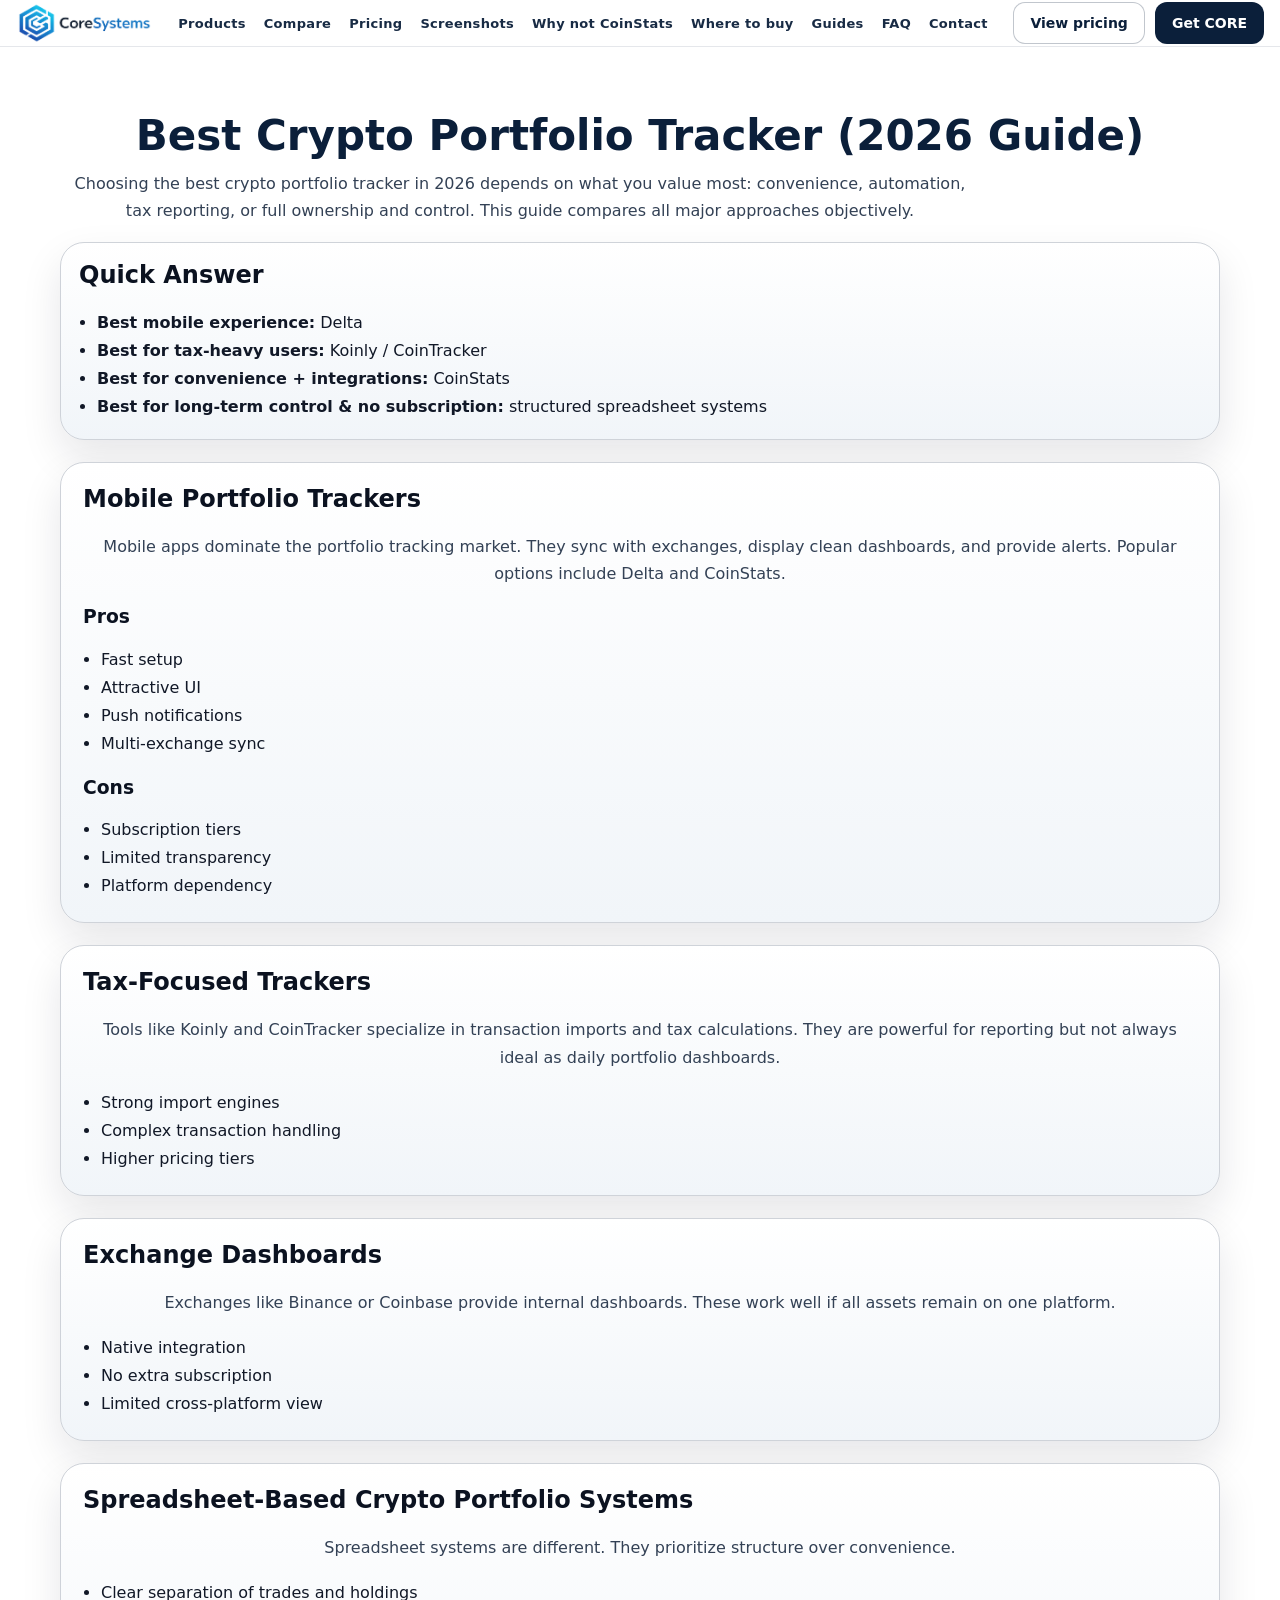
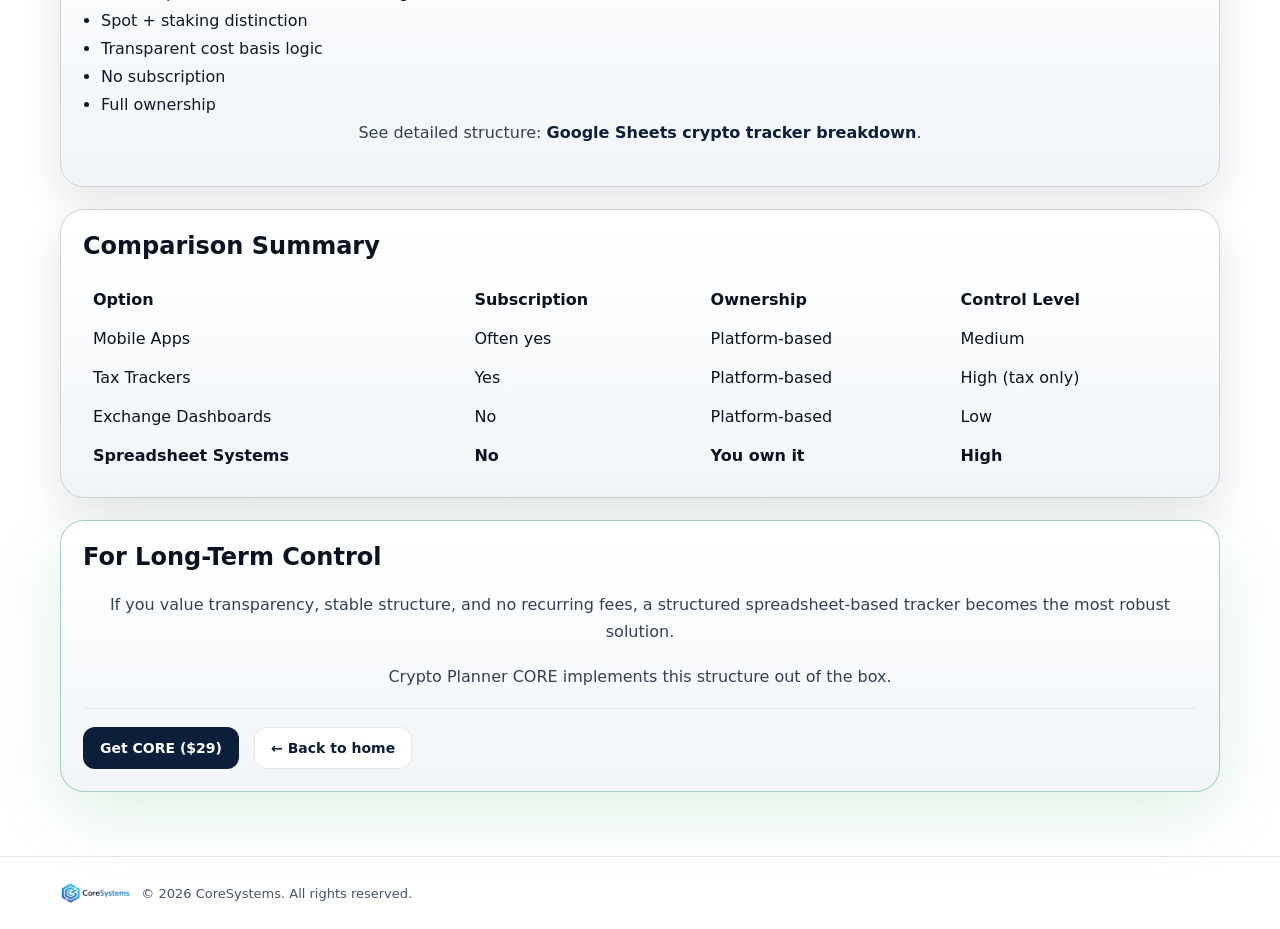
==== commit 85412142: "Update index.html" ====
--- a/best-crypto-portfolio-tracker/index.html
+++ b/best-crypto-portfolio-tracker/index.html
@@ -14,7 +14,7 @@
 <meta name="theme-color" content="#0b1f3a">
 
 <link href="https://fonts.googleapis.com/css2?family=Cinzel:wght@600;700&family=Cormorant+Garamond:wght@600;700&display=swap" rel="stylesheet">
-<link rel="stylesheet" href="/styles.css?v=20260304a">
+<link rel="stylesheet" href="/styles.css?v=20260304b">
 </head>
 
 <body>
@@ -30,7 +30,7 @@
       <a href="/#compare">Compare</a>
       <a href="/#pricing">Pricing</a>
       <a href="/#screens">Screenshots</a>
-      <a href="/#why">Why not</a>
+      <a href="/#why">Why not CoinStats</a>
       <a href="/#where">Where to buy</a>
       <a href="/#guides">Guides</a>
       <a href="/#faq">FAQ</a>
@@ -192,11 +192,14 @@
 </footer>
 
 <script>
-/* Reveal on scroll (same behavior as homepage) */
 (function(){
   const prefersReduced = window.matchMedia && window.matchMedia('(prefers-reduced-motion: reduce)').matches;
   const els = Array.from(document.querySelectorAll('.reveal'));
-  if (prefersReduced){ els.forEach(el => el.classList.add('is-in')); return; }
+  if (!els.length) return;
+  if (prefersReduced || !('IntersectionObserver' in window)){
+    els.forEach(el => el.classList.add('is-in'));
+    return;
+  }
   const io = new IntersectionObserver((entries)=>{
     entries.forEach(e=>{ if(e.isIntersecting){ e.target.classList.add('is-in'); io.unobserve(e.target); } });
   }, {threshold: 0.12});
--- a/styles.css
+++ b/styles.css
@@ -963,3 +963,33 @@
   font-size: 13px;            /* było 14px */
   padding: 5px 0;
 }
+.footer-inner{
+display:flex;
+justify-content:space-between;
+align-items:center;
+flex-wrap:wrap;
+gap:20px;
+}
+
+.footer-left{
+display:flex;
+align-items:center;
+gap:12px;
+}
+
+.footer-nav{
+display:flex;
+flex-wrap:wrap;
+gap:28px;
+font-size:14px;
+line-height:1.9;
+}
+
+.footer-nav a{
+color:var(--navy);
+text-decoration:none;
+}
+
+.footer-nav a:hover{
+text-decoration:underline;
+}
